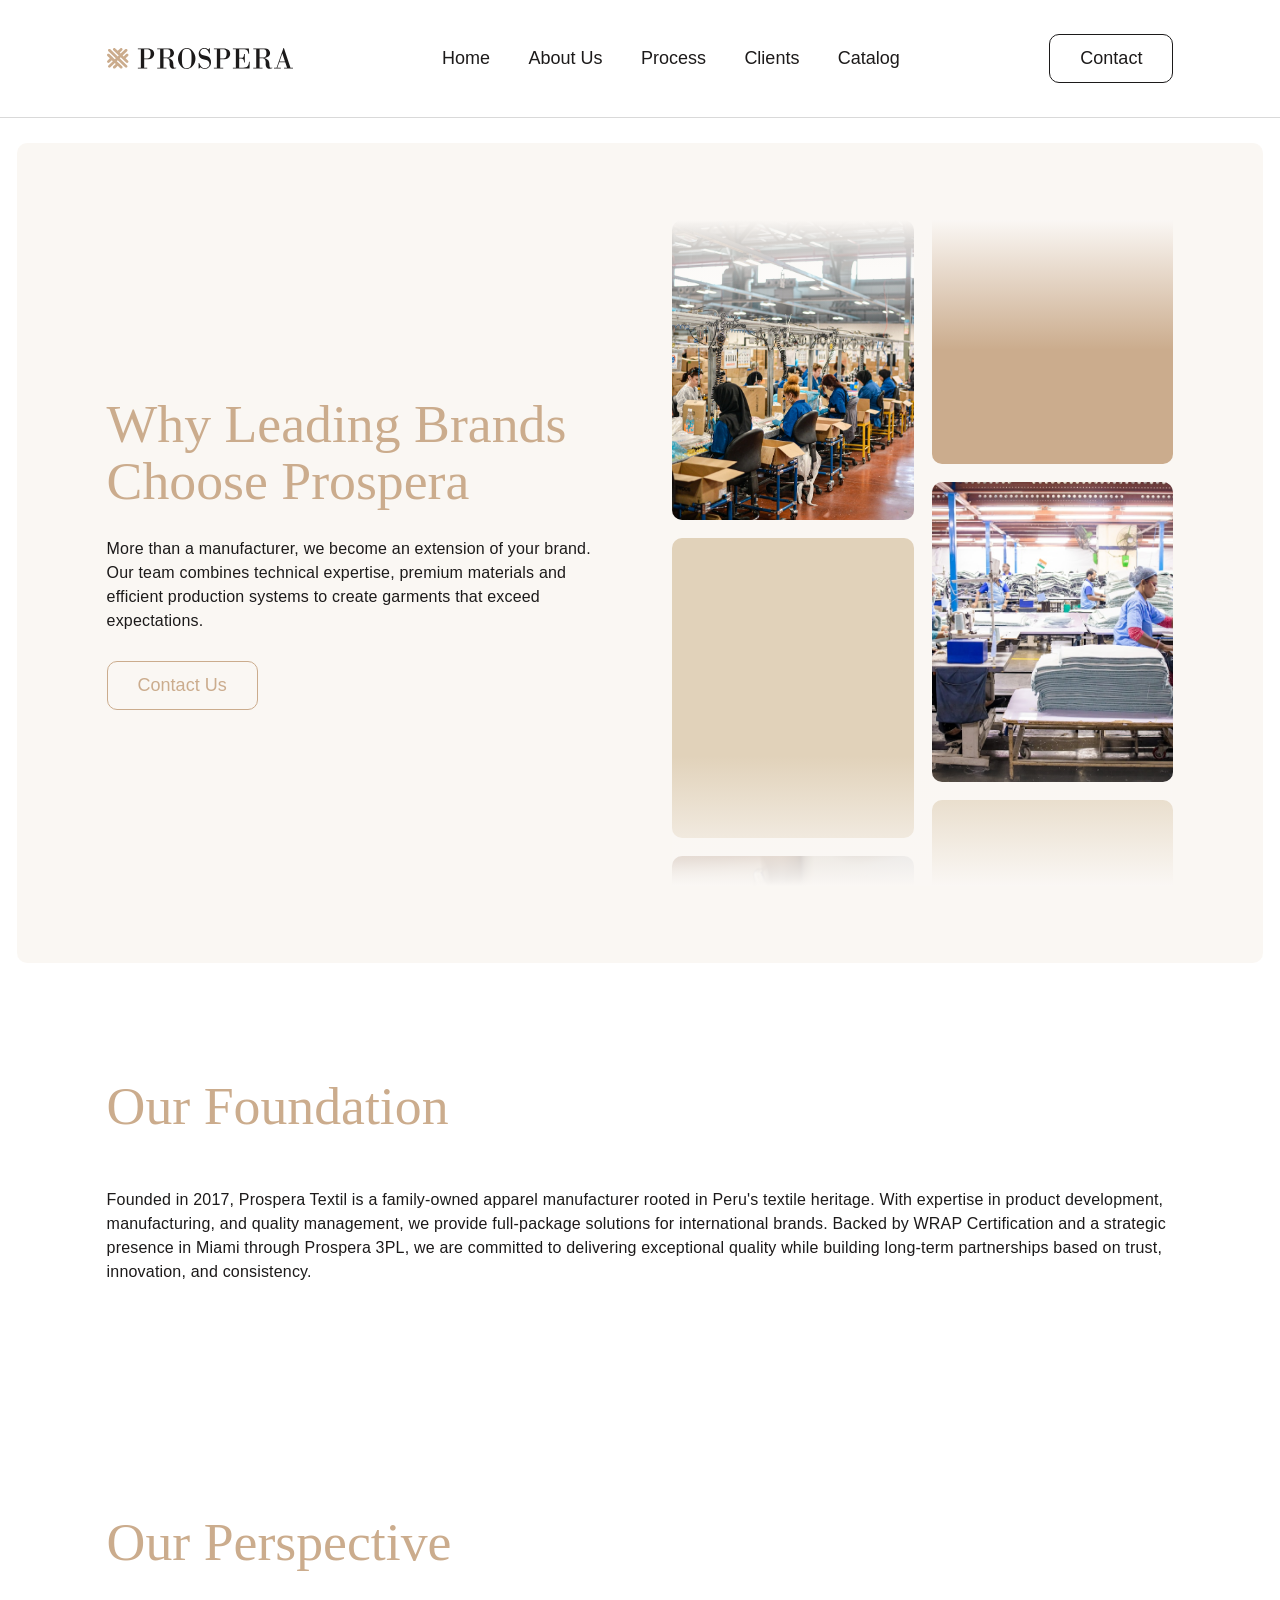
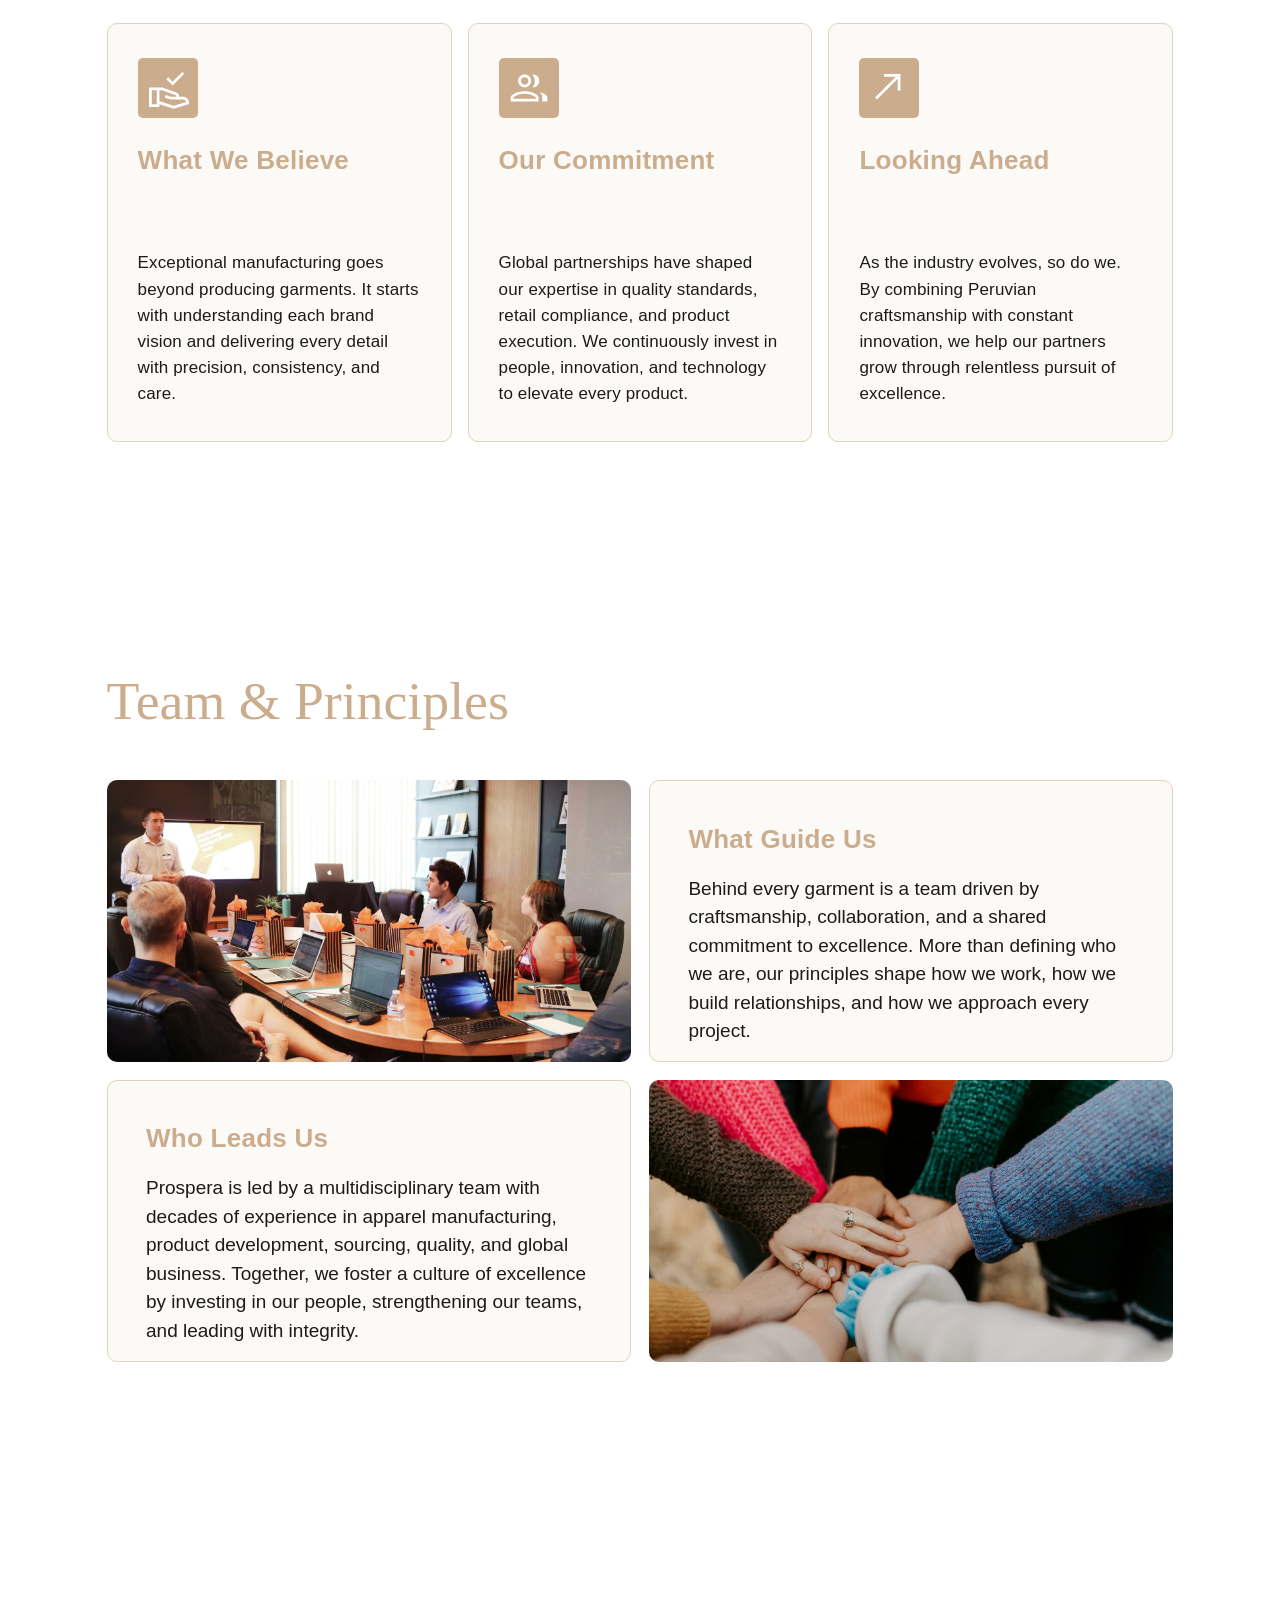
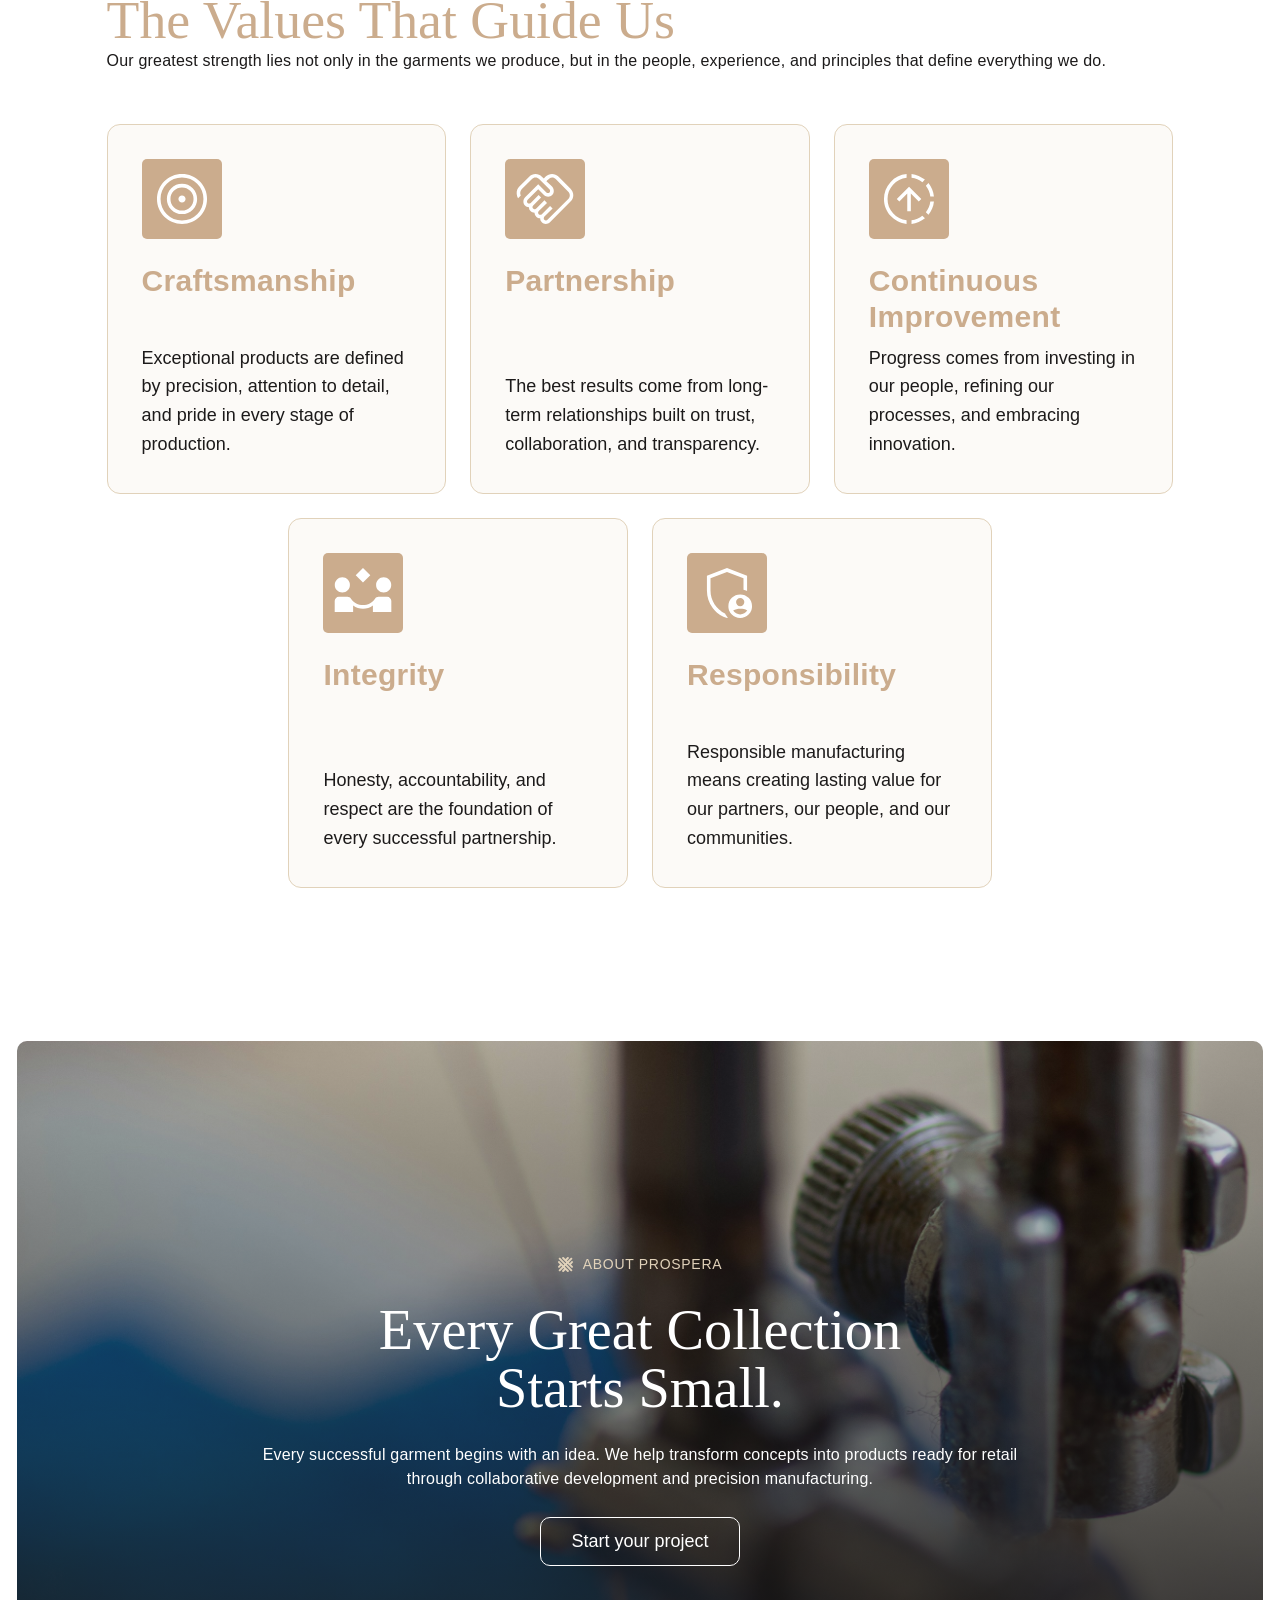
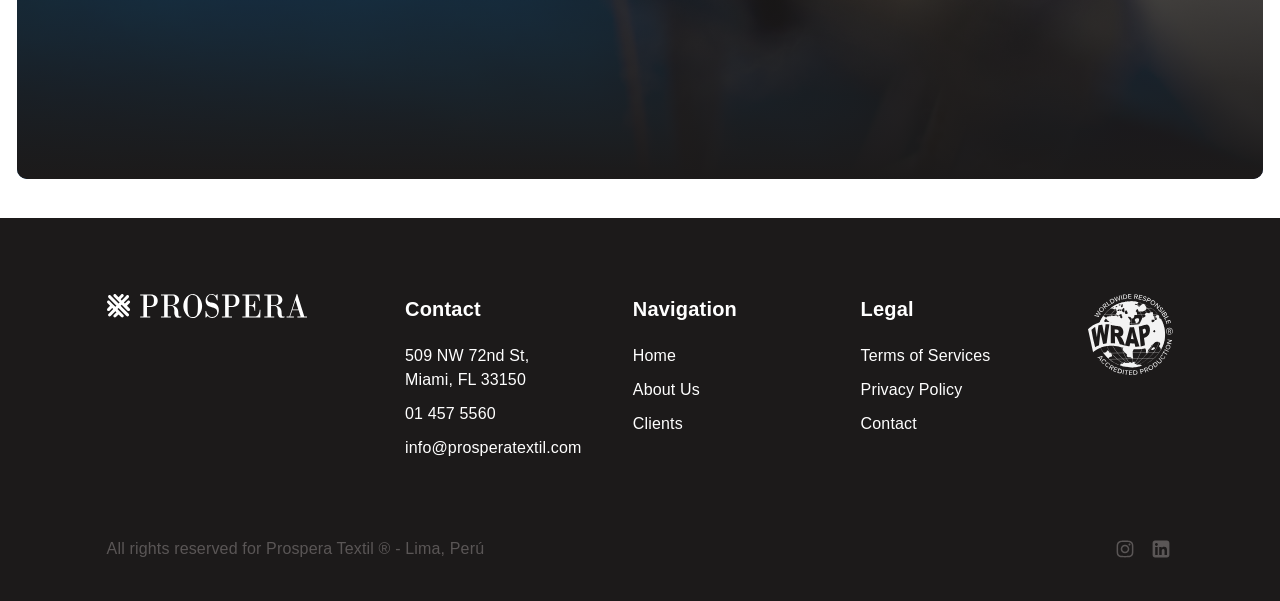
==== about.html @ 31611f78 "Build Prospera Textil marketing site Static multi-page site implemented from Figma designs: - Pages:" ====
<!DOCTYPE html>
<html lang="en">
<head>
  <meta charset="UTF-8" />
  <meta name="viewport" content="width=device-width, initial-scale=1.0" />
  <title>About Us — Prospera Textil</title>
  <meta name="description" content="More than a manufacturer — Prospera Textil becomes an extension of your brand, combining technical expertise, premium materials and efficient production." />
  <link rel="stylesheet" href="styles.css" />
</head>
<body>

  <site-nav active="about"></site-nav>

  <!-- ===== ABOUT HERO ===== -->
  <section class="about-hero">
    <div class="about-hero__band">
      <div class="container about-hero__inner">
        <div class="about-hero__copy">
          <h1 class="section__title">Why Leading Brands Choose Prospera</h1>
          <p class="body-copy">More than a manufacturer, we become an extension of your brand. Our team combines technical expertise, premium materials and efficient production systems to create garments that exceed expectations.</p>
          <a href="#footer" class="btn about-hero__btn">Contact Us</a>
        </div>

        <div class="about-collage" aria-hidden="true">
          <div class="ah-col">
            <div class="ah-tile"><img src="assets/about-hero-1.jpg" alt="" /></div>
            <div class="ah-tile ah-tile--tan"></div>
            <div class="ah-tile"><img src="assets/about-hero-3.jpg" alt="" /></div>
          </div>
          <div class="ah-col ah-col--offset">
            <div class="ah-tile ah-tile--gold"></div>
            <div class="ah-tile"><img src="assets/about-hero-2.jpg" alt="" /></div>
            <div class="ah-tile ah-tile--tan"></div>
          </div>
        </div>
      </div>
    </div>
  </section>

  <!-- ===== OUR FOUNDATION ===== -->
  <section class="section about-foundation">
    <div class="container">
      <h2 class="section__title">Our Foundation</h2>
      <p class="body-copy">Founded in 2017, Prospera Textil is a family-owned apparel manufacturer rooted in Peru's textile heritage. With expertise in product development, manufacturing, and quality management, we provide full-package solutions for international brands. Backed by WRAP Certification and a strategic presence in Miami through Prospera 3PL, we are committed to delivering exceptional quality while building long-term partnerships based on trust, innovation, and consistency.</p>
    </div>
  </section>

  <!-- ===== OUR PERSPECTIVE ===== -->
  <section class="section">
    <div class="container">
      <h2 class="section__title">Our Perspective</h2>
      <div class="cards cards--3">
        <div class="card card--cream">
          <div class="card__icon"><img src="assets/icon-believe.svg" alt="" /></div>
          <h3 class="card__title">What We Believe</h3>
          <p class="card__desc">Exceptional manufacturing goes beyond producing garments. It starts with understanding each brand vision and delivering every detail with precision, consistency, and care.</p>
        </div>
        <div class="card card--cream">
          <div class="card__icon"><img src="assets/icon-commitment.svg" alt="" /></div>
          <h3 class="card__title">Our Commitment</h3>
          <p class="card__desc">Global partnerships have shaped our expertise in quality standards, retail compliance, and product execution. We continuously invest in people, innovation, and technology to elevate every product.</p>
        </div>
        <div class="card card--cream">
          <div class="card__icon"><img src="assets/icon-ahead.svg" alt="" /></div>
          <h3 class="card__title">Looking Ahead</h3>
          <p class="card__desc">As the industry evolves, so do we. By combining Peruvian craftsmanship with constant innovation, we help our partners grow through relentless pursuit of excellence.</p>
        </div>
      </div>
    </div>
  </section>

  <!-- ===== TEAM & PRINCIPLES ===== -->
  <section class="section">
    <div class="container">
      <h2 class="section__title">Team &amp; Principles</h2>
      <div class="team-grid">
        <div class="team-photo"><img src="assets/team-1.jpg" alt="Prospera team collaborating" /></div>
        <div class="team-card">
          <h3>What Guide Us</h3>
          <p>Behind every garment is a team driven by craftsmanship, collaboration, and a shared commitment to excellence. More than defining who we are, our principles shape how we work, how we build relationships, and how we approach every project.</p>
        </div>
        <div class="team-card">
          <h3>Who Leads Us</h3>
          <p>Prospera is led by a multidisciplinary team with decades of experience in apparel manufacturing, product development, sourcing, quality, and global business. Together, we foster a culture of excellence by investing in our people, strengthening our teams, and leading with integrity.</p>
        </div>
        <div class="team-photo"><img src="assets/team-2.jpg" alt="Prospera team hands together" /></div>
      </div>
    </div>
  </section>

  <!-- ===== THE VALUES THAT GUIDE US ===== -->
  <section class="section">
    <div class="container">
      <h2 class="section__title">The Values That Guide Us</h2>
      <p class="body-copy">Our greatest strength lies not only in the garments we produce, but in the people, experience, and principles that define everything we do.</p>

      <div class="values-grid">
        <div class="values-card">
          <div class="values-card__icon"><img src="assets/icon-craftsmanship.svg" alt="" /></div>
          <h3 class="values-card__title">Craftsmanship</h3>
          <p class="values-card__desc">Exceptional products are defined by precision, attention to detail, and pride in every stage of production.</p>
        </div>
        <div class="values-card">
          <div class="values-card__icon"><img src="assets/icon-partnership.svg" alt="" /></div>
          <h3 class="values-card__title">Partnership</h3>
          <p class="values-card__desc">The best results come from long-term relationships built on trust, collaboration, and transparency.</p>
        </div>
        <div class="values-card">
          <div class="values-card__icon"><img src="assets/icon-improvement.svg" alt="" /></div>
          <h3 class="values-card__title">Continuous Improvement</h3>
          <p class="values-card__desc">Progress comes from investing in our people, refining our processes, and embracing innovation.</p>
        </div>
        <div class="values-card">
          <div class="values-card__icon"><img src="assets/icon-integrity.svg" alt="" /></div>
          <h3 class="values-card__title">Integrity</h3>
          <p class="values-card__desc">Honesty, accountability, and respect are the foundation of every successful partnership.</p>
        </div>
        <div class="values-card">
          <div class="values-card__icon"><img src="assets/icon-responsibility.svg" alt="" /></div>
          <h3 class="values-card__title">Responsibility</h3>
          <p class="values-card__desc">Responsible manufacturing means creating lasting value for our partners, our people, and our communities.</p>
        </div>
      </div>
    </div>
  </section>

  <!-- ===== CTA BANNER ===== -->
  <section class="cta">
    <div class="cta__card">
      <img class="cta__bg" src="assets/cta.png" alt="Garment development detail" />
      <div class="cta__scrim"></div>
      <div class="cta__content">
        <p class="eyebrow"><img src="assets/dash2.svg" alt="" />About Prospera</p>
        <h2 class="display cta__title">Every Great Collection Starts Small.</h2>
        <p class="cta__text">Every successful garment begins with an idea. We help transform concepts into products ready for retail through collaborative development and precision manufacturing.</p>
        <a href="#footer" class="btn btn--light">Start your project</a>
      </div>
    </div>
  </section>

  <site-footer></site-footer>

  <script src="components.js"></script>

</body>
</html>
---- styles.css ----
/* ===== Prospera Textil — Landing ===== */
:root {
  --gold: #cbac8d;
  --ink: #1c1a1a;
  --tan: #e1d2ba;
  --cream: #fcfaf7;
  --muted: #5a5656;
  --line: #d9d9d9;
  --white: #fff;

  --serif: "Times New Roman", Times, Georgia, serif;
  --sans: "Nexa", "Century Gothic", "Futura", "Poppins", "Helvetica Neue", Arial, sans-serif;

  --pad: clamp(20px, 8.33vw, 160px); /* page gutter, 160px @1920 */
  --maxw: 1600px;
  --hero-inset: clamp(16px, 1.3vw, 25px); /* hero card side margin, 25px @1920 → card 1870px */
  --radius: 10px;
}

* { box-sizing: border-box; }

html { scroll-behavior: smooth; }

body {
  margin: 0;
  font-family: var(--sans);
  color: var(--ink);
  background: var(--white);
  -webkit-font-smoothing: antialiased;
  line-height: 1.5;
}

img { display: block; max-width: 100%; }

a { color: inherit; text-decoration: none; }

.container {
  width: 100%;
  /* inner content caps at --maxw (1600px); --pad adds the side gutters on top */
  max-width: calc(var(--maxw) + 2 * var(--pad));
  margin-inline: auto;
  padding-inline: var(--pad);
}

/* ---- Shared type ---- */
.display {
  font-family: var(--serif);
  font-weight: 400;
  line-height: 1.03;
  letter-spacing: 0;
  margin: 0;
}
.eyebrow {
  font-family: var(--sans);
  font-size: 14px;
  letter-spacing: 0.7px;
  text-transform: uppercase;
  display: inline-flex;
  align-items: center;
  gap: 10px;
  margin: 0;
}
.eyebrow img { width: 15px; height: 15px; }

/* ---- Buttons ---- */
.btn {
  display: inline-flex;
  align-items: center;
  justify-content: center;
  font-family: var(--sans);
  font-size: 18px;
  padding: 10px 30px;
  border-radius: var(--radius);
  border: 1px solid currentColor;
  background: transparent;
  cursor: pointer;
  transition: background .2s ease, color .2s ease;
  white-space: nowrap;
}
.btn--light { color: var(--white); }
.btn--light:hover { background: var(--white); color: var(--ink); }
.btn--dark { color: var(--ink); }
.btn--dark:hover { background: var(--ink); color: var(--white); }

/* custom-element hosts don't generate a box — children flow as if inlined */
site-nav, site-footer { display: contents; }

/* ===== NAV ===== */
.nav {
  position: sticky;
  top: 0;
  z-index: 50;
  background: var(--white);
  border-bottom: 0.5px solid var(--line);
}
.nav__inner {
  display: flex;
  align-items: center;
  justify-content: space-between;
  gap: 24px;
  min-height: 117px;
  padding-block: 10px;
}
.nav__logo { width: 186px; height: auto; }
.nav__links {
  display: flex;
  align-items: center;
  gap: clamp(24px, 3vw, 56px);
  font-size: 18px;
}
.nav__links a { transition: color .2s ease; white-space: nowrap; }
.nav__links a:hover { color: var(--gold); }
.nav__toggle { display: none; }

/* ===== HERO ===== */
.hero {
  padding: 25px var(--hero-inset) 0; /* card = 1870px @1920 (25px side margin) */
}
.hero__card {
  position: relative;
  border-radius: var(--radius);
  overflow: hidden;
  min-height: min(855px, 78vh);
  display: flex;
  align-items: flex-end;
}
.hero__bg {
  position: absolute; inset: 0;
  width: 100%; height: 100%;
  object-fit: cover;
}
.hero__scrim {
  position: absolute; inset: 0;
  background: linear-gradient(to top, var(--ink) 12%, rgba(28,26,26,0) 70%);
}
/* .container caps content at 1600px; padding is reduced by the card's own inset
   so the content still lands on the same page axis as the nav (aligned with the logo) */
.hero__body {
  position: relative;
  width: 100%;
  padding-inline: calc(var(--pad) - var(--hero-inset));
  padding-block: clamp(40px, 6vw, 88px);
}
.hero__content {
  color: var(--white);
  max-width: 720px;
  display: flex;
  flex-direction: column;
  gap: 24px;
}
.hero__content .eyebrow { color: var(--gold); }
.hero__title {
  color: var(--white);
  font-size: clamp(40px, 5vw, 76px);
}
.hero__text {
  font-size: clamp(16px, 1.1vw, 19px);
  letter-spacing: 0.19px;
  line-height: 1.5;
  max-width: 660px;
  margin: 0;
}
.hero .btn { align-self: flex-start; }

/* ===== SECTION: For Brands ===== */
.section { padding-block: clamp(64px, 9vw, 130px); }

.brands__head {
  display: grid;
  grid-template-columns: minmax(280px, 1fr) minmax(320px, 1fr);
  gap: clamp(32px, 6vw, 120px);
  align-items: start;
  margin-bottom: clamp(40px, 5vw, 72px);
}
.section__title {
  font-family: var(--serif);
  color: var(--gold);
  font-weight: 400;
  line-height: 1.05;
  margin: 0;
  font-size: clamp(38px, 4.2vw, 76px);
}
.body-copy {
  font-size: clamp(16px, 1.1vw, 19px);
  letter-spacing: 0.19px;
  line-height: 1.5;
  color: var(--ink);
  margin: 0;
}
.brands__img {
  border-radius: var(--radius);
  overflow: hidden;
}
.brands__img img {
  width: 100%;
  height: clamp(340px, 43vw, 830px);
  object-fit: cover;
}

/* ===== SECTION: The Prospera Difference ===== */
.difference__intro { margin-bottom: clamp(32px, 4vw, 56px); }
.difference__intro .body-copy { margin-top: 20px; max-width: 1331px; }

.cards {
  display: grid;
  grid-template-columns: repeat(4, 1fr);
  gap: 16px;
}
.card {
  border-radius: var(--radius);
  height: 385px;
  padding: 34px 30px;
  display: flex;
  flex-direction: column;
}
.card--cream {
  background: var(--cream);
  border: 1px solid var(--tan);
  color: var(--ink);
  cursor: pointer;
  transition: background .3s ease, border-color .3s ease, color .3s ease;
}
.card--cream:hover {
  background: var(--ink);
  border-color: var(--ink);
  color: var(--white);
}
.card--image {
  grid-column: span 2;
  padding: 0;
  overflow: hidden;
}
.card--image img { width: 100%; height: 100%; min-height: 385px; object-fit: cover; }

.card__icon {
  width: 60px; height: 60px;
  border-radius: 5px;
  background: var(--gold);
  display: grid;
  place-items: center;
  flex: 0 0 auto;
}
.card__icon img { width: 50px; height: 50px; }
.card__title {
  font-family: var(--sans);
  font-weight: 800;
  font-size: 26px;
  letter-spacing: 0.26px;
  line-height: 1.1;
  margin: 28px 0 0;
}
.card__desc {
  font-size: 14px;
  letter-spacing: 0.14px;
  line-height: 1.54;
  margin: auto 0 0;
  max-width: 295px;
}

/* ===== CTA banner ===== */
.cta { padding: clamp(24px, 3vw, 44px) var(--hero-inset); } /* card width matches hero band (1870px @1920) */
.cta__card {
  position: relative;
  border-radius: var(--radius);
  overflow: hidden;
  min-height: min(867px, 82vh);
  display: grid;
  place-items: center;
  text-align: center;
}
.cta__bg { position: absolute; inset: 0; width: 100%; height: 100%; object-fit: cover; object-position: center 30%; }
.cta__scrim {
  position: absolute; inset: 0;
  background: linear-gradient(to bottom, rgba(28,26,26,0.1), var(--ink));
}
.cta__content {
  position: relative;
  color: var(--white);
  max-width: 920px;
  padding: clamp(28px, 5vw, 64px);
  display: flex;
  flex-direction: column;
  align-items: center;
  gap: 26px;
}
.cta__content .eyebrow { color: var(--tan); }
.cta__title { color: var(--white); font-size: clamp(38px, 4.4vw, 76px); }
.cta__text {
  font-size: clamp(16px, 1.1vw, 19px);
  letter-spacing: 0.19px;
  line-height: 1.5;
  margin: 0;
}
/* desktop: keep the CTA title to two lines (scales with the vw-based font) */
@media (min-width: 861px) {
  .cta__title { max-width: min(42vw, 785px); }
}

/* ===== FOOTER ===== */
.footer {
  background: var(--ink);
  color: var(--white);
  padding-block: clamp(48px, 6vw, 92px) 40px;
}
.footer__top {
  display: grid;
  grid-template-columns: 1.4fr 1fr 1fr 1fr auto;
  gap: clamp(24px, 4vw, 60px);
  align-items: start;
}
.footer__logo { width: 200px; height: auto; }
.footer__col h4 {
  font-family: var(--sans);
  font-weight: 700;
  font-size: 20px;
  letter-spacing: 0.2px;
  margin: 0 0 20px;
}
.footer__col ul { list-style: none; margin: 0; padding: 0; display: grid; gap: 10px; }
.footer__col a, .footer__col li {
  font-size: 16px;
  letter-spacing: 0.16px;
  color: var(--white);
}
.footer__col a:hover { color: var(--gold); }
.footer__emblem { width: auto; height: 82px; opacity: .95; }

.footer__bottom {
  display: flex;
  align-items: center;
  justify-content: space-between;
  gap: 20px;
  margin-top: clamp(40px, 6vw, 96px);
}
.footer__copy { color: var(--muted); font-size: 16px; letter-spacing: 0.16px; margin: 0; }
.footer__social { display: flex; gap: 12px; align-items: center; }
.footer__social a { display: grid; place-items: center; }
.footer__social img { width: 24px; height: 24px; transition: opacity .2s ease; }
.footer__social a:hover img { opacity: .7; }

/* ===== Responsive ===== */
@media (max-width: 1024px) {
  .cards { grid-template-columns: repeat(2, 1fr); }
  .card--image { grid-column: span 2; }
  .footer__top {
    grid-template-columns: 1fr 1fr;
    gap: 40px;
  }
  .footer__logo-wrap { grid-column: 1 / -1; }
  .footer__emblem { display: none; }
}

/* Nav collapses to a menu earlier than the layout stacks */
@media (max-width: 860px) {
  .nav__inner { min-height: 76px; }
  .nav__links {
    position: absolute;
    top: 100%; left: 0; right: 0;
    background: var(--white);
    border-bottom: 0.5px solid var(--line);
    flex-direction: column;
    align-items: flex-start;
    gap: 20px;
    padding: 20px var(--pad);
    display: none;
  }
  .nav__links.is-open { display: flex; }
  .nav__toggle {
    display: inline-flex;
    flex-direction: column;
    gap: 5px;
    background: none;
    border: 0;
    cursor: pointer;
    padding: 8px;
  }
  .nav__toggle span { width: 24px; height: 2px; background: var(--ink); }
  .nav__cta { display: none; }
}

@media (max-width: 720px) {
  .brands__head { grid-template-columns: 1fr; }
  .cards { grid-template-columns: 1fr; }
  .card--image { grid-column: span 1; height: auto; }
  .card { height: auto; min-height: 385px; }
  .card--image img { min-height: 260px; height: 260px; }
  .card__desc { max-width: none; }

  .footer__top { grid-template-columns: 1fr 1fr; }
  .footer__bottom { flex-direction: column; align-items: flex-start; }
}

/* ===================== ABOUT PAGE ===================== */
.about-hero { padding: 25px var(--hero-inset) 0; }
.about-hero__band {
  background: rgba(203, 172, 141, 0.10); /* #cbac8d @ 10% */
  border-radius: var(--radius);
  overflow: hidden;
  height: 820px;
}
.about-hero__inner {
  height: 100%;
  padding-inline: calc(var(--pad) - var(--hero-inset)); /* align copy with nav logo */
  padding-block: clamp(48px, 6vw, 96px);
  display: grid;
  grid-template-columns: minmax(0, 1fr) minmax(0, 1fr);
  gap: clamp(32px, 5vw, 80px);
  align-items: stretch;
}
.about-hero__copy {
  display: flex;
  flex-direction: column;
  align-items: flex-start;
  justify-content: center;
  gap: 28px;
  max-width: 660px;
}
.about-hero__btn { color: var(--gold); border-color: var(--gold); }
.about-hero__btn:hover { background: var(--gold); color: var(--white); }

/* hero image collage */
.about-collage {
  position: relative;
  height: 100%;
  overflow: hidden;
  display: grid;
  grid-template-columns: 1fr 1fr;
  gap: 18px;
}
.about-collage::before,
.about-collage::after {
  content: ""; position: absolute; left: 0; right: 0;
  height: 130px; z-index: 2; pointer-events: none;
}
.about-collage::before { top: 0;    background: linear-gradient(#faf7f4, rgba(250,247,244,0)); }
.about-collage::after  { bottom: 0; background: linear-gradient(rgba(250,247,244,0), #faf7f4); }
.ah-col { display: flex; flex-direction: column; gap: 18px; }
.ah-col--offset { transform: translateY(-56px); }
.ah-tile { border-radius: var(--radius); overflow: hidden; height: 300px; flex: 0 0 auto; }
.ah-tile img { width: 100%; height: 100%; object-fit: cover; }
.ah-tile--gold { background: var(--gold); }
.ah-tile--tan  { background: var(--tan); }

/* Our Foundation */
.about-foundation .body-copy { margin-top: 53px; max-width: 1325px; }

/* Our Perspective — 3-up cards (reuse .card) */
.cards--3 { grid-template-columns: repeat(3, 1fr); margin-top: 53px; }
.cards--3 .card { height: 419px; }
.cards--3 .card__title { color: var(--gold); }
.cards--3 .card__desc { font-size: 17px; max-width: none; }

/* Team & Principles */
.team-grid { display: grid; grid-template-columns: 1fr 1fr; gap: 18px; margin-top: clamp(32px, 4vw, 56px); }
.team-photo { border-radius: var(--radius); overflow: hidden; height: clamp(260px, 22vw, 324px); }
.team-photo img { width: 100%; height: 100%; object-fit: cover; }
.team-card {
  height: clamp(260px, 22vw, 324px);
  background: var(--cream); border: 1px solid var(--tan); border-radius: var(--radius);
  padding: clamp(28px, 3vw, 52px);
  display: flex; flex-direction: column; gap: 16px;
  color: var(--ink); cursor: pointer;
  transition: background .3s ease, border-color .3s ease, color .3s ease;
}
.team-card:hover { background: var(--ink); border-color: var(--ink); color: var(--white); }
.team-card h3 {
  font-family: var(--sans); font-weight: 800; font-size: 26px;
  letter-spacing: 0.26px; color: var(--gold); margin: 0;
}
.team-card p { font-size: 19px; line-height: 1.5; margin: 0; }

/* The Values That Guide Us — staggered brick (5 cards) */
.values-grid {
  display: grid; grid-template-columns: repeat(6, 1fr);
  gap: 24px; margin-top: clamp(32px, 4vw, 56px);
}
.values-card {
  background: var(--cream); border: 1px solid var(--tan); border-radius: 13px;
  height: 370px; padding: 34px;
  display: flex; flex-direction: column;
  color: var(--ink); cursor: pointer;
  transition: background .3s ease, border-color .3s ease, color .3s ease;
}
.values-card:hover { background: var(--ink); border-color: var(--ink); color: var(--white); }
.values-card:nth-child(1) { grid-column: 1 / span 2; grid-row: 1; }
.values-card:nth-child(2) { grid-column: 3 / span 2; grid-row: 1; }
.values-card:nth-child(3) { grid-column: 5 / span 2; grid-row: 1; }
.values-card:nth-child(4) { grid-column: 2 / span 2; grid-row: 2; }
.values-card:nth-child(5) { grid-column: 4 / span 2; grid-row: 2; }
.values-card__icon {
  width: 80px; height: 80px; border-radius: 5px; background: var(--gold);
  display: grid; place-items: center; flex: 0 0 auto;
}
.values-card__icon img { width: 66px; height: 66px; }
.values-card__title {
  font-family: var(--sans); font-weight: 800; font-size: 30px;
  letter-spacing: 0.3px; color: var(--gold); margin: 24px 0 0; line-height: 1.2;
}
.values-card__desc { font-size: 18px; line-height: 1.6; margin: auto 0 0; }

/* About responsive */
@media (max-width: 1024px) {
  .cards--3 { grid-template-columns: repeat(2, 1fr); }
  .cards--3 .card { height: auto; min-height: 360px; }
  .team-photo, .team-card { height: auto; min-height: 260px; }
  .values-grid { grid-template-columns: repeat(2, 1fr); }
  .values-card { grid-column: auto !important; grid-row: auto !important; height: auto; min-height: 320px; }
}
@media (max-width: 860px) {
  .about-hero__band { height: auto; }
  .about-hero__inner { grid-template-columns: 1fr; height: auto; }
  .about-collage { height: clamp(360px, 82vw, 520px); }
}
@media (max-width: 720px) {
  .cards--3 { grid-template-columns: 1fr; }
  .team-grid { grid-template-columns: 1fr; }
  .team-card { height: auto; min-height: 220px; }
  .values-grid { grid-template-columns: 1fr; }
  .values-card { min-height: 300px; }
}

/* ===================== PROCESS PAGE ===================== */
.process-intro .body-copy { margin-top: 30px; max-width: 1326px; }

/* Process flow — 8 steps on a serpentine connector (exact Figma layout, scales via cqw) */
.flow {
  position: relative;
  container-type: inline-size;
  width: 100%;
  aspect-ratio: 1600 / 593;
  margin-top: clamp(40px, 5vw, 66px);
}
.flow__line {
  position: absolute;
  left: 0; top: 11.3%;
  width: 85.26%; height: 77.88%;
  z-index: 0; pointer-events: none;
}
.flow-step {
  position: absolute;
  z-index: 1;
  width: 29.875%;
  height: 8.125cqw;
  display: flex;
  align-items: center;
  gap: 2.2cqw;
  padding: 0 2.4cqw;
  border-radius: 0.625cqw;
  background: var(--cream);
  border: 1px solid var(--tan);
  box-sizing: border-box;
}
/* positions — child 1 is .flow__line, cards are 2..9 */
.flow-step:nth-child(2) { left: 0;      top: 0; }        /* Discovery */
.flow-step:nth-child(3) { left: 35%;    top: 0; }        /* Product Development */
.flow-step:nth-child(4) { left: 70.06%; top: 0; }        /* Material Sourcing */
.flow-step:nth-child(5) { left: 0;      top: 39.12%; }   /* Sample Development */
.flow-step:nth-child(6) { left: 35%;    top: 39.12%; }   /* Manufacturing */
.flow-step:nth-child(7) { left: 70.06%; top: 39.12%; }   /* Quality Assurance */
.flow-step:nth-child(8) { left: 17.5%;  top: 78.08%; }   /* Finishing & Packaging */
.flow-step:nth-child(9) { left: 52.5%;  top: 78.08%; }   /* Logistics & Delivery */
.flow-step--active { background: var(--gold); border-color: var(--gold); }
.flow-step__icon { width: 4.06cqw; height: 4.06cqw; flex: 0 0 auto; display: grid; place-items: center; }
.flow-step__icon img { width: 100%; height: 100%; }
.flow-step__title {
  font-family: var(--sans); font-weight: 700;
  font-size: 1.75cqw; line-height: 1.14; letter-spacing: 0.02em;
  color: var(--gold); margin: 0;
}
.flow-step--active .flow-step__title { color: var(--white); }

/* Why Brands Choose Prospera — image cards */
.why-head { text-align: center; max-width: 1062px; margin-inline: auto; }
.why-head .body-copy { margin-top: 24px; }
.why-cards {
  display: grid;
  grid-template-columns: repeat(3, 1fr);
  gap: 24px;
  margin-top: clamp(40px, 5vw, 60px);
}
.why-card {
  background: var(--cream);
  border: 1px solid var(--tan);
  border-radius: 10px;
  overflow: hidden;
  display: flex;
  flex-direction: column;
  color: var(--ink);
  cursor: pointer;
  transition: background .3s ease, border-color .3s ease, color .3s ease;
}
.why-card:hover { background: var(--ink); border-color: var(--ink); color: var(--white); }
.why-card__img { height: 316px; flex: 0 0 auto; }
.why-card__img img { width: 100%; height: 100%; object-fit: cover; }
.why-card__body { padding: 30px 34px 40px; display: flex; flex-direction: column; gap: 18px; }
.why-card__title {
  font-family: var(--sans); font-weight: 800; font-size: 26px;
  letter-spacing: 0.26px; color: var(--gold); margin: 0; line-height: 1.15;
}
.why-card__desc { font-size: 17px; line-height: 1.5; margin: 0; }

/* Process responsive */
@media (max-width: 1024px) {
  .why-cards { grid-template-columns: repeat(2, 1fr); }
}
@media (max-width: 860px) {
  /* flow: drop the absolute serpentine, stack vertically */
  .flow { position: static; container-type: normal; aspect-ratio: auto; display: flex; flex-direction: column; gap: 16px; }
  .flow__line { display: none; }
  .flow-step { position: static; width: 100%; height: auto; min-height: 116px; padding: 20px 26px; gap: 20px; border-radius: 10px; }
  .flow-step__icon { width: 54px; height: 54px; }
  .flow-step__title { font-size: 22px; }
}
@media (max-width: 720px) {
  .why-cards { grid-template-columns: 1fr; }
  .why-card__img { height: 240px; }
}

/* ===================== CLIENTS PAGE ===================== */
/* Trusted partners logos */
.partners-row {
  display: flex;
  flex-wrap: wrap;
  justify-content: center;
  align-items: center;
  gap: clamp(36px, 5vw, 84px);
}
.partners-row:first-of-type { margin-top: clamp(44px, 5vw, 72px); }
.partners-row + .partners-row { margin-top: clamp(30px, 4vw, 56px); }
.partner-logo { display: flex; align-items: center; justify-content: center; }
.partner-logo img { max-height: 46px; max-width: 230px; width: auto; object-fit: contain; display: block; }
.partner-logo--tall img { max-height: 74px; }

/* Product categories pills */
.categories-head { text-align: center; max-width: 1062px; margin-inline: auto; }
.categories-head .body-copy { margin-top: 22px; }
.cat-pills {
  display: flex;
  flex-wrap: wrap;
  justify-content: center;
  gap: 20px;
  max-width: 1180px;
  margin: clamp(40px, 5vw, 64px) auto 0;
}
.cat-pill {
  display: inline-flex;
  align-items: center;
  gap: 15px;
  background: var(--tan);
  border: 0.5px solid var(--tan);
  padding: 14px 30px;
  border-radius: 10px;
}
.cat-pill__icon { width: 30px; height: 30px; flex: 0 0 auto; }
.cat-pill__icon img { width: 100%; height: 100%; }
.cat-pill span {
  font-family: var(--sans);
  font-size: clamp(20px, 2vw, 36px);
  line-height: 1;
  letter-spacing: 0.36px;
  color: var(--white);
  white-space: nowrap;
}

@media (max-width: 720px) {
  .cat-pill { padding: 12px 22px; gap: 12px; }
  .cat-pill__icon { width: 24px; height: 24px; }
}

/* ===================== CATALOG PAGE ===================== */
/* transparent nav overlaid on the dark hero */
.nav--overlay {
  position: absolute; top: 0; left: 0; right: 0;
  background: transparent;
  border-bottom: 0;
  z-index: 50;
}
.nav--overlay .nav__links a { color: var(--white); }
.nav--overlay .nav__links a:hover { color: var(--gold); }
.nav--overlay .nav__cta { color: var(--white); border-color: var(--white); }
.nav--overlay .nav__cta:hover { background: var(--white); color: var(--ink); }
.nav--overlay .nav__toggle span { background: var(--white); }

/* Catalog hero */
.catalog-hero {
  position: relative;
  min-height: 100vh;
  display: flex;
  flex-direction: column;
  align-items: center;
  justify-content: center;
  text-align: center;
  overflow: hidden;
}
.catalog-hero__bg { position: absolute; inset: 0; width: 100%; height: 100%; object-fit: cover; }
.catalog-hero__scrim { position: absolute; inset: 0; background: linear-gradient(to top, var(--ink) 12%, rgba(28,26,26,0) 60%); }
.catalog-hero__content {
  position: relative;
  color: var(--white);
  max-width: 1062px;
  display: flex; flex-direction: column; align-items: center; gap: 26px;
  padding-block: 120px;
}
.catalog-hero__title { color: var(--white); font-size: clamp(40px, 5vw, 76px); line-height: 1.0; }
.catalog-hero__text { font-size: clamp(16px, 1.1vw, 19px); line-height: 1.35; letter-spacing: 0.19px; margin: 0; }
.catalog-hero__scroll {
  position: absolute; bottom: 40px; left: 50%; transform: translateX(-50%);
  width: 46px; height: 46px; border-radius: 50%;
  border: 1px solid rgba(255,255,255,0.55);
  display: grid; place-items: center;
  transition: background .2s ease;
}
.catalog-hero__scroll:hover { background: rgba(255,255,255,0.12); }
.catalog-hero__scroll img { width: 22px; height: 22px; }

/* Catalog body */
.catalog { padding-top: clamp(48px, 6vw, 90px); padding-bottom: clamp(64px, 8vw, 120px); }
.catalog__title {
  font-family: var(--serif); color: var(--gold); font-weight: 400;
  font-size: clamp(34px, 3vw, 50px); line-height: 1.1;
  margin: 0 0 clamp(22px, 3vw, 36px);
}
.catalog__rule { height: 1px; width: 100%; background: var(--tan); }
.catalog__body {
  display: grid;
  grid-template-columns: 260px 1fr;
  gap: clamp(30px, 4vw, 72px);
  padding-top: clamp(36px, 4vw, 56px);
}
/* collapsible filter groups (native <details>) */
.filter-group { border: 0; }
.filter-group + .filter-group { margin-top: 26px; }
.filter-group__head {
  font-family: var(--sans); font-weight: 700; font-size: 24px;
  letter-spacing: 0.24px; color: var(--gold);
  cursor: pointer; list-style: none;
  display: flex; align-items: center; gap: 12px;
}
.filter-group__head::-webkit-details-marker { display: none; }
.filter-group__head::after {
  content: ""; margin-left: auto;
  width: 9px; height: 9px;
  border-right: 2px solid currentColor; border-bottom: 2px solid currentColor;
  transform: rotate(45deg); transition: transform .25s ease;
}
.filter-group[open] > .filter-group__head::after { transform: rotate(-135deg); }
.filter-list {
  list-style: none; margin: 18px 0 0; padding: 0 0 0 30px;
  display: flex; flex-direction: column; gap: 16px;
}
.filter-list a {
  font-size: 24px; letter-spacing: 0.24px; color: var(--tan);
  transition: color .15s ease;
}
.filter-list a:hover, .filter-list a.is-active { color: var(--gold); }
.filter-list--empty { color: var(--muted); font-size: 16px; padding-left: 30px; margin-top: 14px; }

.catalog__grid { display: grid; grid-template-columns: repeat(3, 1fr); gap: clamp(28px, 3vw, 44px) 24px; }
.product-card__img { border-radius: 10px; overflow: hidden; aspect-ratio: 389 / 470; background: #f4f2ef; }
.product-card__img img { width: 100%; height: 100%; object-fit: cover; }
.product-card__title { font-family: var(--sans); font-weight: 700; font-size: 22px; letter-spacing: 0.22px; color: var(--ink); margin: 18px 0 4px; }
.product-card__year { font-size: 18px; letter-spacing: 0.18px; color: var(--ink); margin: 0; }

/* Pagination */
.pagination { display: flex; justify-content: center; gap: 10px; margin-top: clamp(48px, 6vw, 80px); }
.page-dot {
  width: 46px; height: 46px; border-radius: 50%;
  display: grid; place-items: center;
  font-family: var(--sans); font-weight: 700; font-size: 14px; letter-spacing: 0.14px;
  color: var(--white); background: var(--tan);
  border: 0; cursor: pointer;
}
.page-dot--active { background: var(--gold); }

@media (max-width: 900px) {
  .catalog__body { grid-template-columns: 1fr; }
  .catalog__grid { grid-template-columns: repeat(2, 1fr); }
}
@media (max-width: 860px) {
  /* overlay dropdown panel is white — keep its links readable */
  .nav--overlay .nav__links a { color: var(--ink); }
}
@media (max-width: 600px) {
  .catalog__grid { grid-template-columns: 1fr; }
}

/* ===================== PRODUCT DETAIL PAGE ===================== */
.pd { padding-top: clamp(40px, 5vw, 68px); padding-bottom: clamp(56px, 7vw, 100px); }
.pd__crumb {
  font-family: var(--serif); font-size: clamp(20px, 2vw, 30px);
  display: flex; align-items: center; gap: 12px;
  margin: 0 0 clamp(20px, 3vw, 40px);
}
.pd__crumb a { color: var(--tan); transition: color .15s ease; }
.pd__crumb a:hover { color: var(--gold); }
.pd__crumb a.is-current { color: var(--gold); }
.pd__crumb span { color: var(--gold); }
.pd__rule { height: 1px; width: 100%; background: var(--tan); }

.pd__top {
  display: grid;
  grid-template-columns: 1.35fr 1fr;
  gap: clamp(36px, 5vw, 84px);
  align-items: start;
  padding-top: clamp(34px, 4vw, 50px);
}
.pd__gallery { display: grid; grid-template-columns: clamp(72px, 8vw, 110px) minmax(0, 1fr); gap: 18px; }
.pd__thumbs { display: flex; flex-direction: column; gap: 16px; }
.pd__thumb {
  border-radius: 10px; overflow: hidden; padding: 0; cursor: pointer;
  border: 1px solid var(--tan); background: #f4f2ef; aspect-ratio: 195 / 236;
}
.pd__thumb.is-active { border-color: var(--gold); }
.pd__thumb img { width: 100%; height: 100%; object-fit: cover; display: block; }
.pd__main { border-radius: 10px; overflow: hidden; background: #f4f2ef; aspect-ratio: 658 / 799; }
.pd__main img { width: 100%; height: 100%; object-fit: cover; display: block; }

.pd__title { font-family: var(--serif); color: var(--gold); font-weight: 400; font-size: clamp(34px, 3vw, 50px); line-height: 1.1; margin: 0; }
.pd__meta { display: flex; gap: clamp(36px, 6vw, 96px); margin-top: 14px; color: #868686; font-size: clamp(18px, 1.4vw, 22px); }
.pd__meta span { min-width: 0; }
.pd__block { margin-top: clamp(28px, 3vw, 44px); }
.pd__h {
  font-family: var(--sans); font-weight: 800; font-size: 22px; letter-spacing: 0.22px;
  color: var(--ink); margin: 0 0 20px; padding-bottom: 18px; border-bottom: 1px solid var(--tan);
}
.pd__details { list-style: none; margin: 0; padding: 0; display: flex; flex-direction: column; gap: 14px; }
.pd__details li { display: flex; align-items: center; gap: 16px; font-size: clamp(18px, 1.4vw, 22px); color: var(--ink); }
.pd__sq { width: 38px; height: 38px; border-radius: 6px; background: var(--gold); flex: 0 0 auto; }
.pd__color {
  display: flex; align-items: baseline; gap: 12px; flex-wrap: wrap;
  font-size: clamp(18px, 1.4vw, 22px); padding-bottom: 18px; border-bottom: 1px solid var(--tan);
}
.pd__color strong { font-family: var(--sans); font-weight: 800; color: var(--ink); }
.pd__color span { color: #868686; }

.pd__like-title { font-family: var(--serif); color: var(--gold); font-weight: 400; font-size: clamp(34px, 3vw, 50px); line-height: 1.1; margin: 0 0 clamp(32px, 4vw, 50px); }
.pd__like { display: grid; grid-template-columns: repeat(4, 1fr); gap: clamp(24px, 3vw, 40px) 24px; }

@media (max-width: 900px) {
  .pd__top { grid-template-columns: 1fr; }
  .pd__like { grid-template-columns: repeat(2, 1fr); }
}
@media (max-width: 560px) {
  .pd__like { grid-template-columns: 1fr; }
}
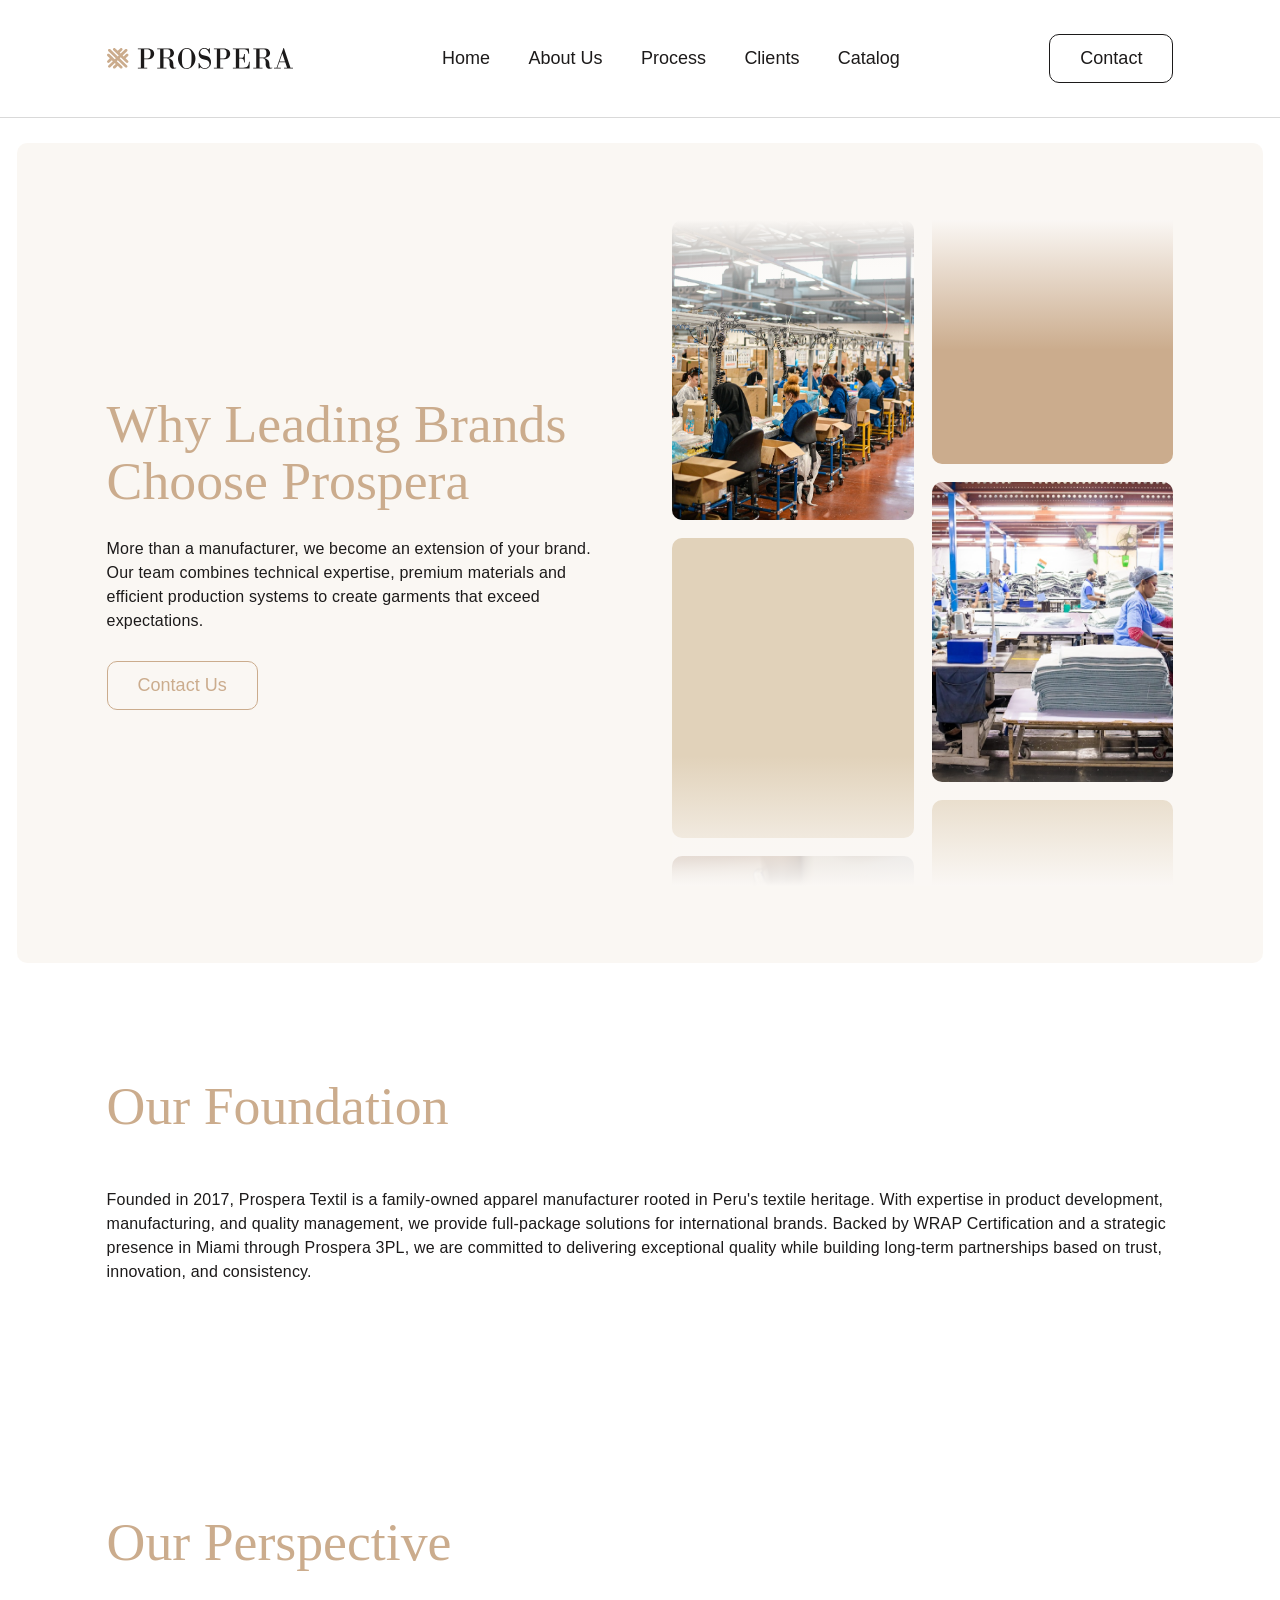
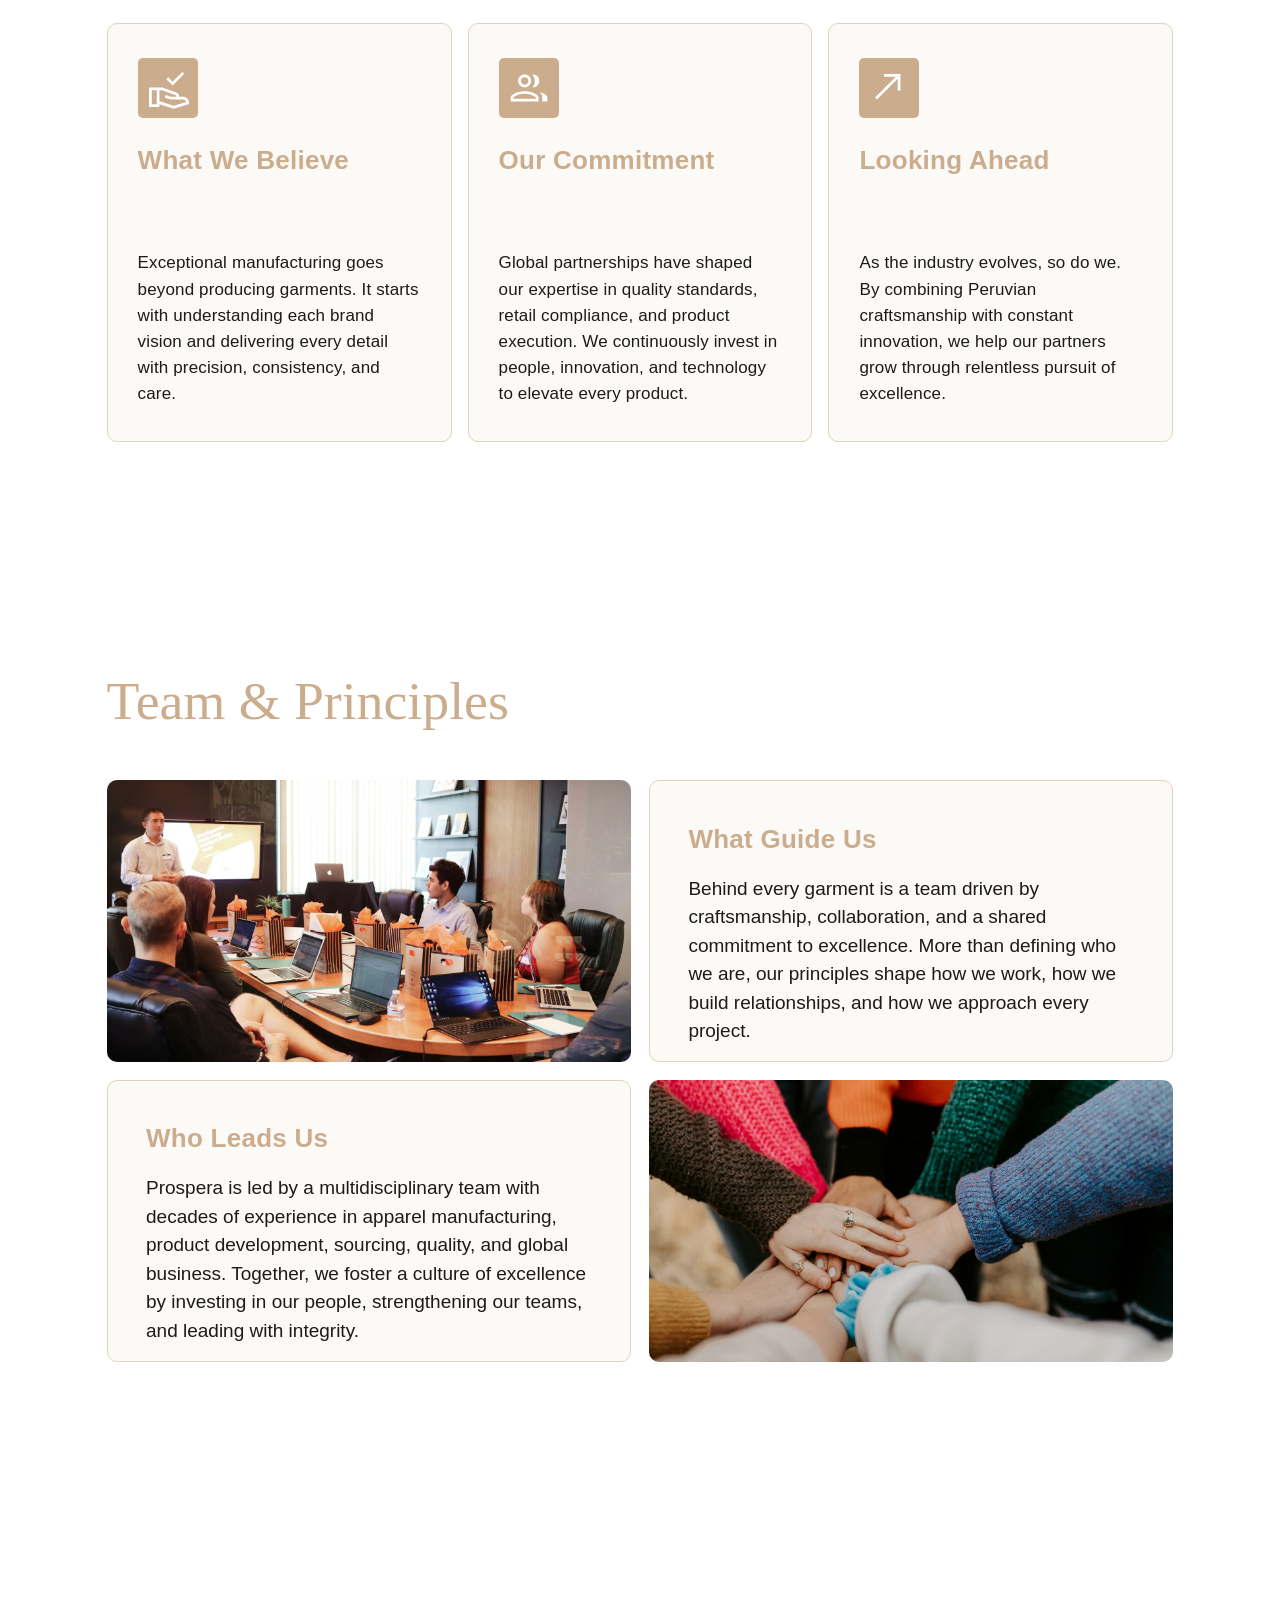
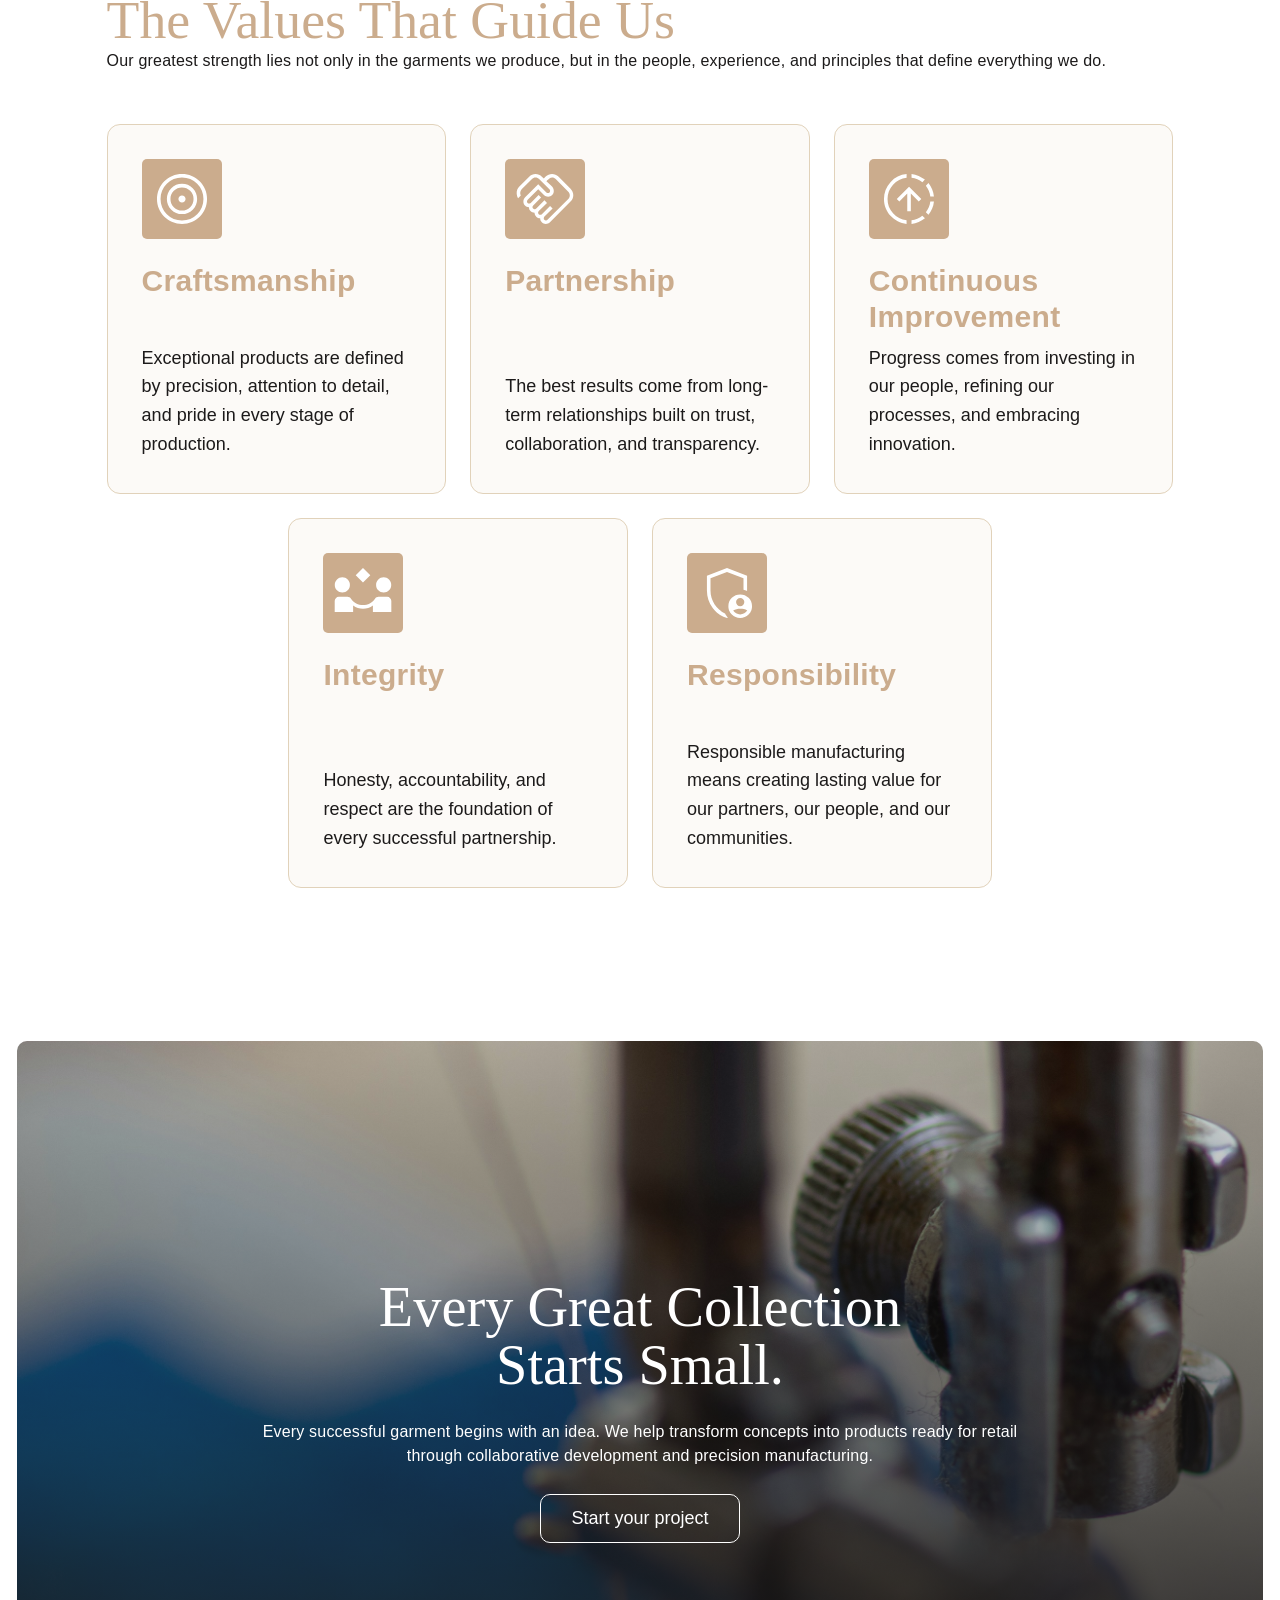
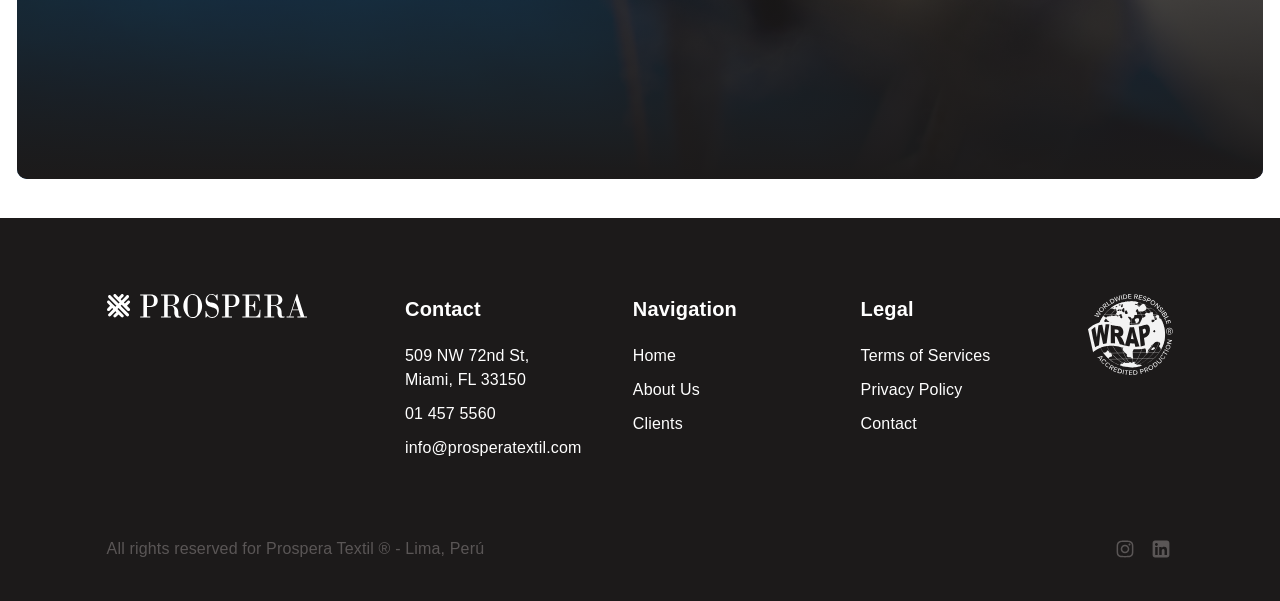
==== commit 32fb875f: "style: remove About Prospera eyebrow from hero and CTA banner (all pages)" ====
--- a/about.html
+++ b/about.html
@@ -130,7 +130,6 @@
       <img class="cta__bg" src="assets/cta.png" alt="Garment development detail" />
       <div class="cta__scrim"></div>
       <div class="cta__content">
-        <p class="eyebrow"><img src="assets/dash2.svg" alt="" />About Prospera</p>
         <h2 class="display cta__title">Every Great Collection Starts Small.</h2>
         <p class="cta__text">Every successful garment begins with an idea. We help transform concepts into products ready for retail through collaborative development and precision manufacturing.</p>
         <a href="#footer" class="btn btn--light">Start your project</a>
--- a/styles.css
+++ b/styles.css
@@ -1,4 +1,22 @@
 /* ===== Prospera Textil — Landing ===== */
+@font-face {
+  font-family: "Nexa";
+  src: url("fonts/Nexa-Trial-Regular.otf") format("opentype");
+  font-weight: 400;
+  font-style: normal;
+}
+@font-face {
+  font-family: "Nexa";
+  src: url("fonts/Nexa-Trial-Bold.otf") format("opentype");
+  font-weight: 700;
+  font-style: normal;
+}
+@font-face {
+  font-family: "Nexa";
+  src: url("fonts/Nexa-Trial-ExtraBold.otf") format("opentype");
+  font-weight: 800;
+  font-style: normal;
+}
 :root {
   --gold: #cbac8d;
   --ink: #1c1a1a;
@@ -105,7 +123,7 @@
 .nav__links {
   display: flex;
   align-items: center;
-  gap: clamp(24px, 3vw, 56px);
+  gap: clamp(24px, 3vw, 80px);
   font-size: 18px;
 }
 .nav__links a { transition: color .2s ease; white-space: nowrap; }
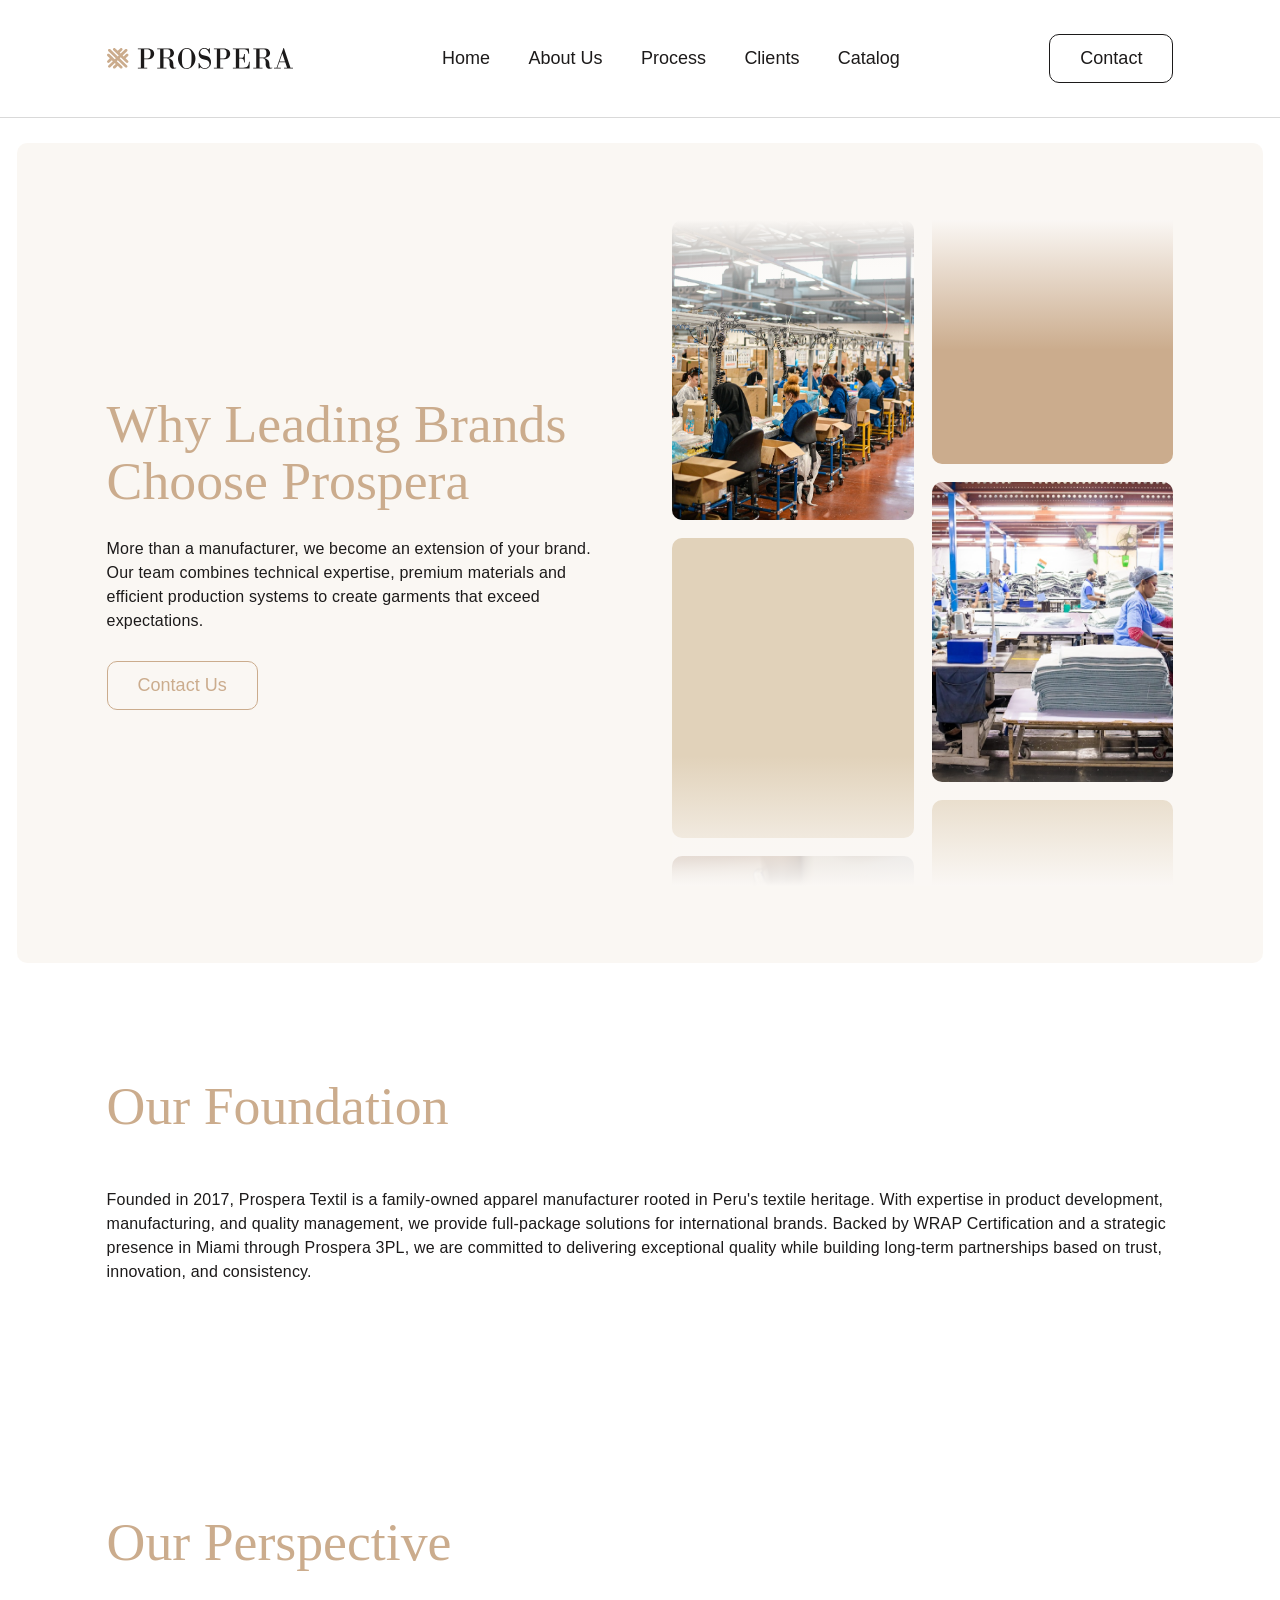
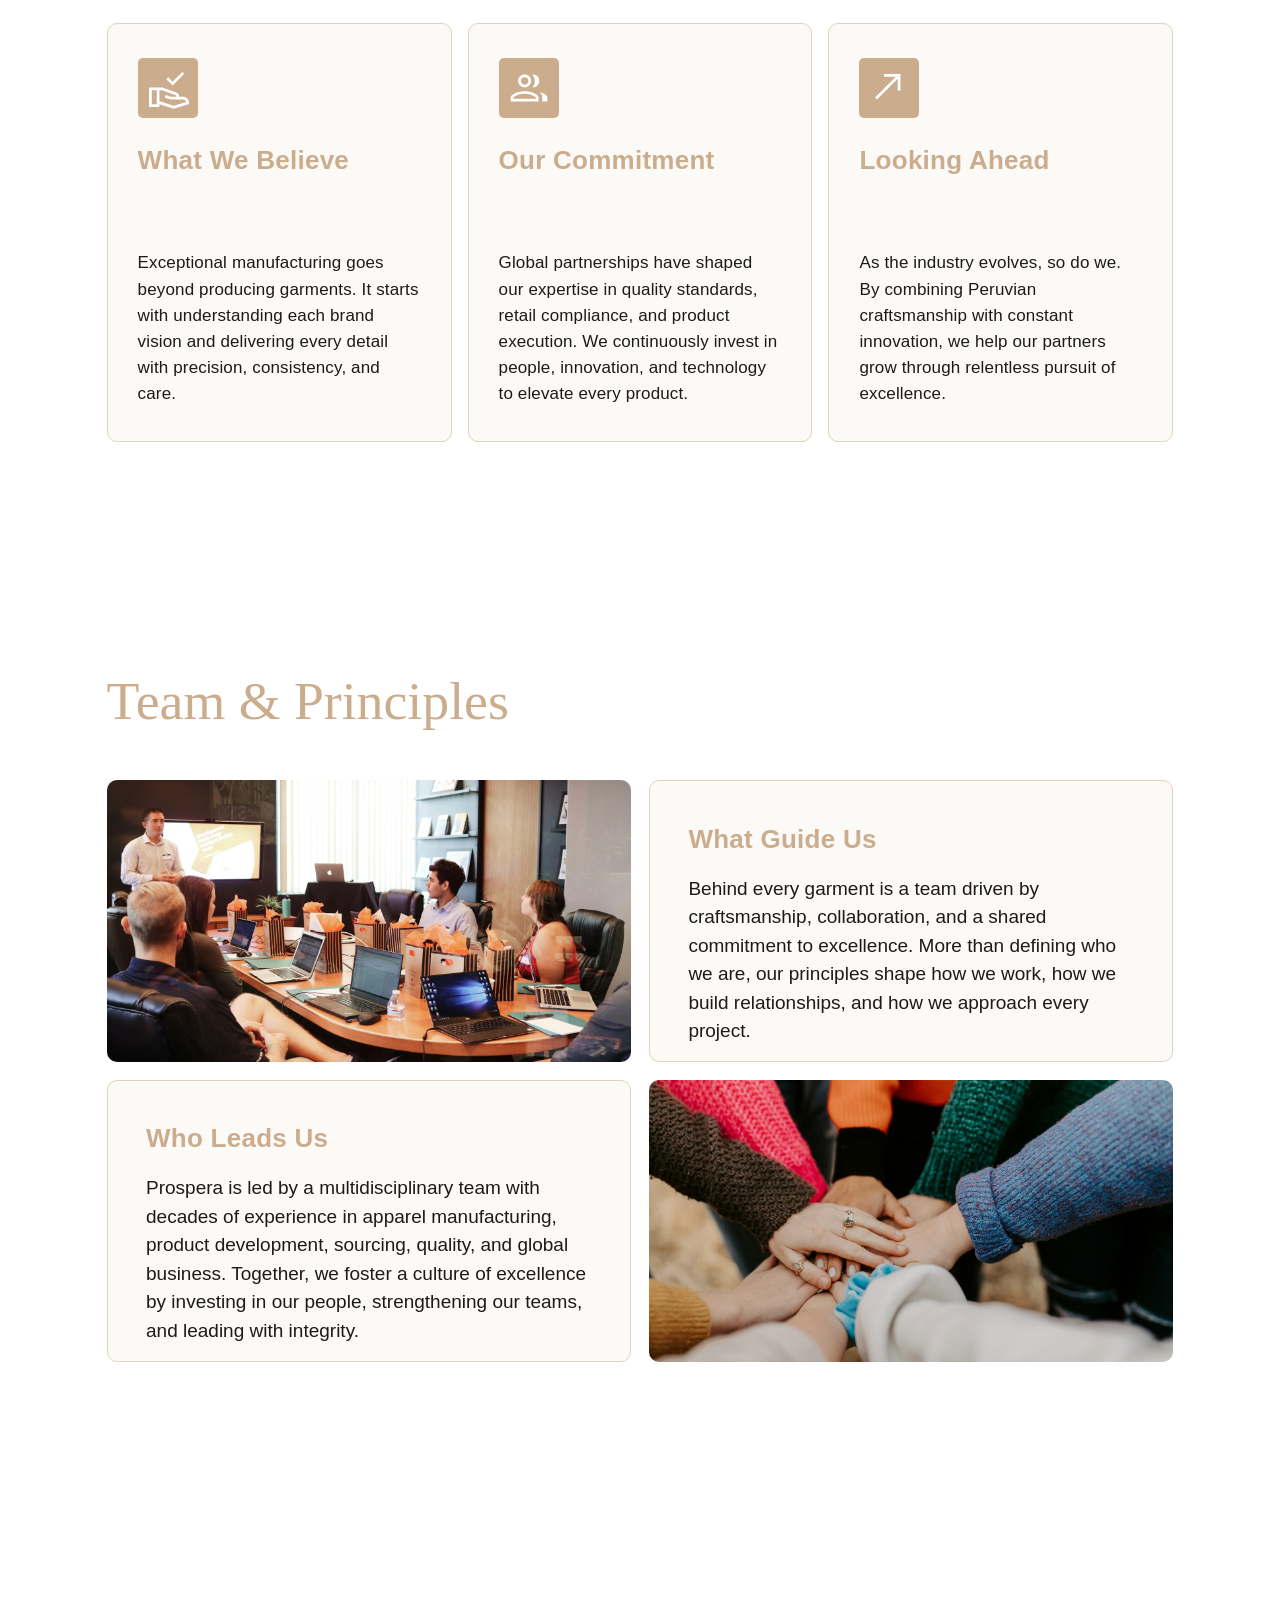
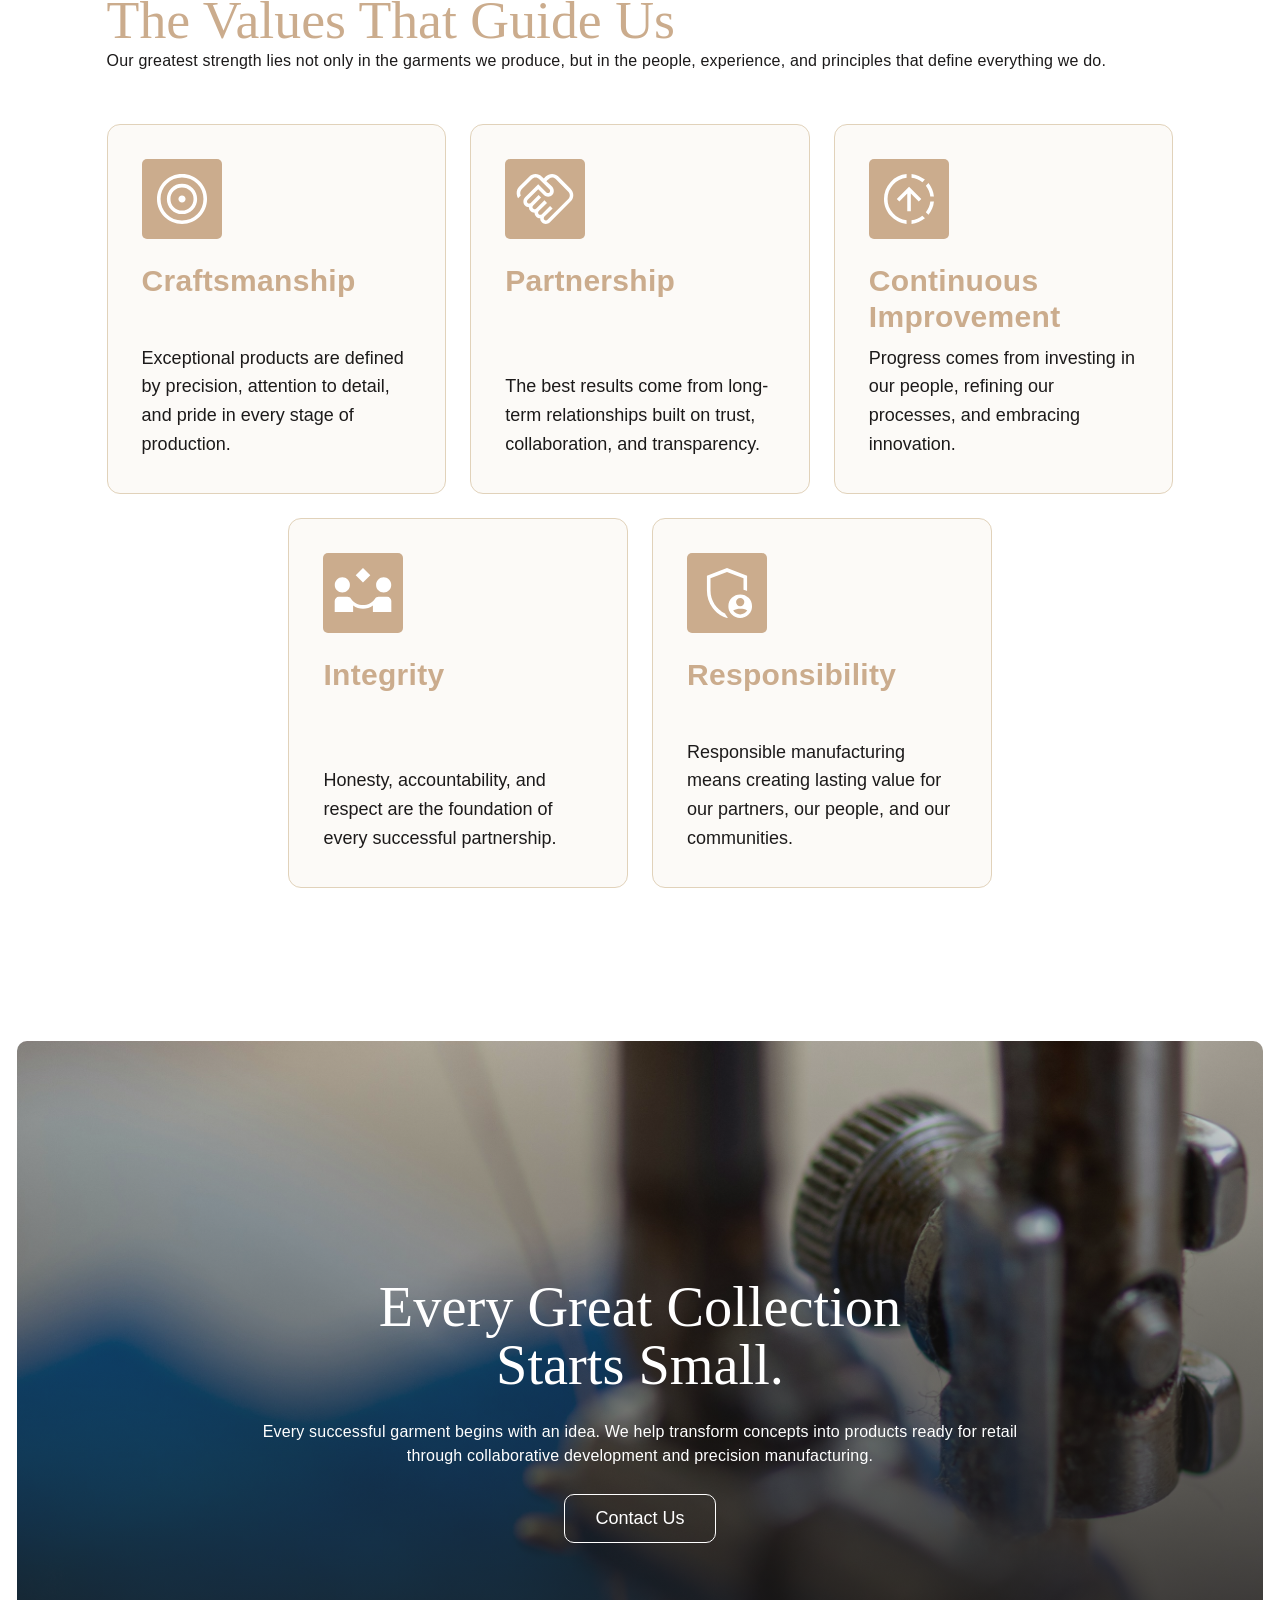
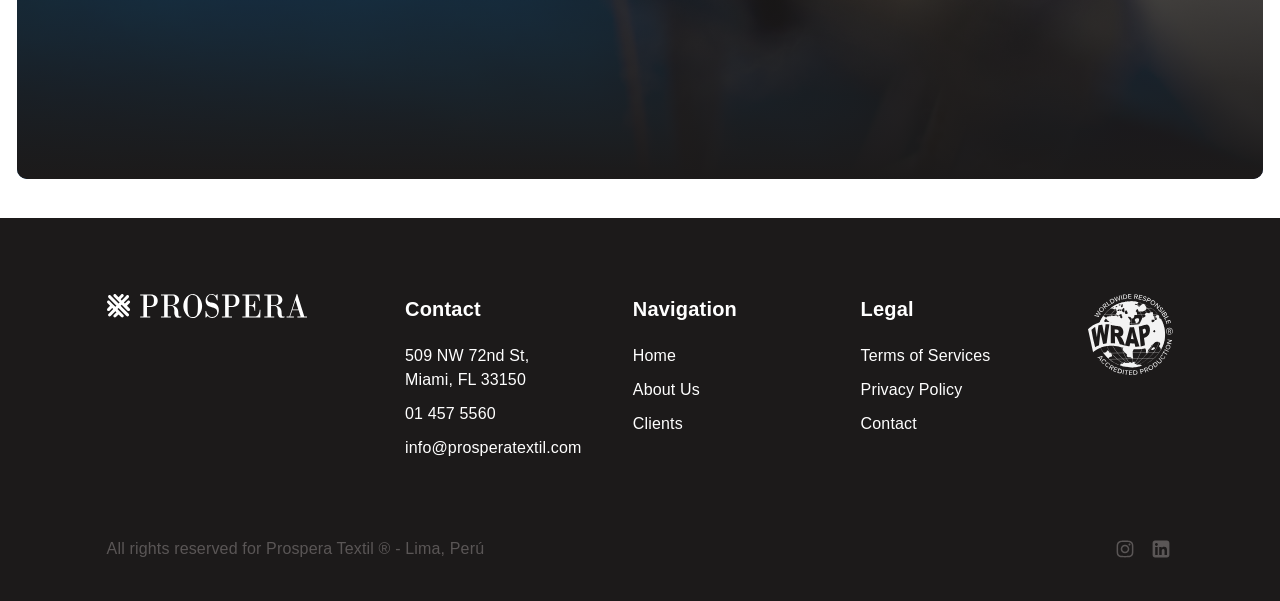
==== commit a4f25a3b: "style: update CTA button text to Contact Us (all pages)" ====
--- a/about.html
+++ b/about.html
@@ -132,7 +132,7 @@
       <div class="cta__content">
         <h2 class="display cta__title">Every Great Collection Starts Small.</h2>
         <p class="cta__text">Every successful garment begins with an idea. We help transform concepts into products ready for retail through collaborative development and precision manufacturing.</p>
-        <a href="#footer" class="btn btn--light">Start your project</a>
+        <a href="#footer" class="btn btn--light">Contact Us</a>
       </div>
     </div>
   </section>
--- a/styles.css
+++ b/styles.css
@@ -140,7 +140,7 @@
   overflow: hidden;
   min-height: min(855px, 78vh);
   display: flex;
-  align-items: flex-end;
+  align-items: center;
 }
 .hero__bg {
   position: absolute; inset: 0;
